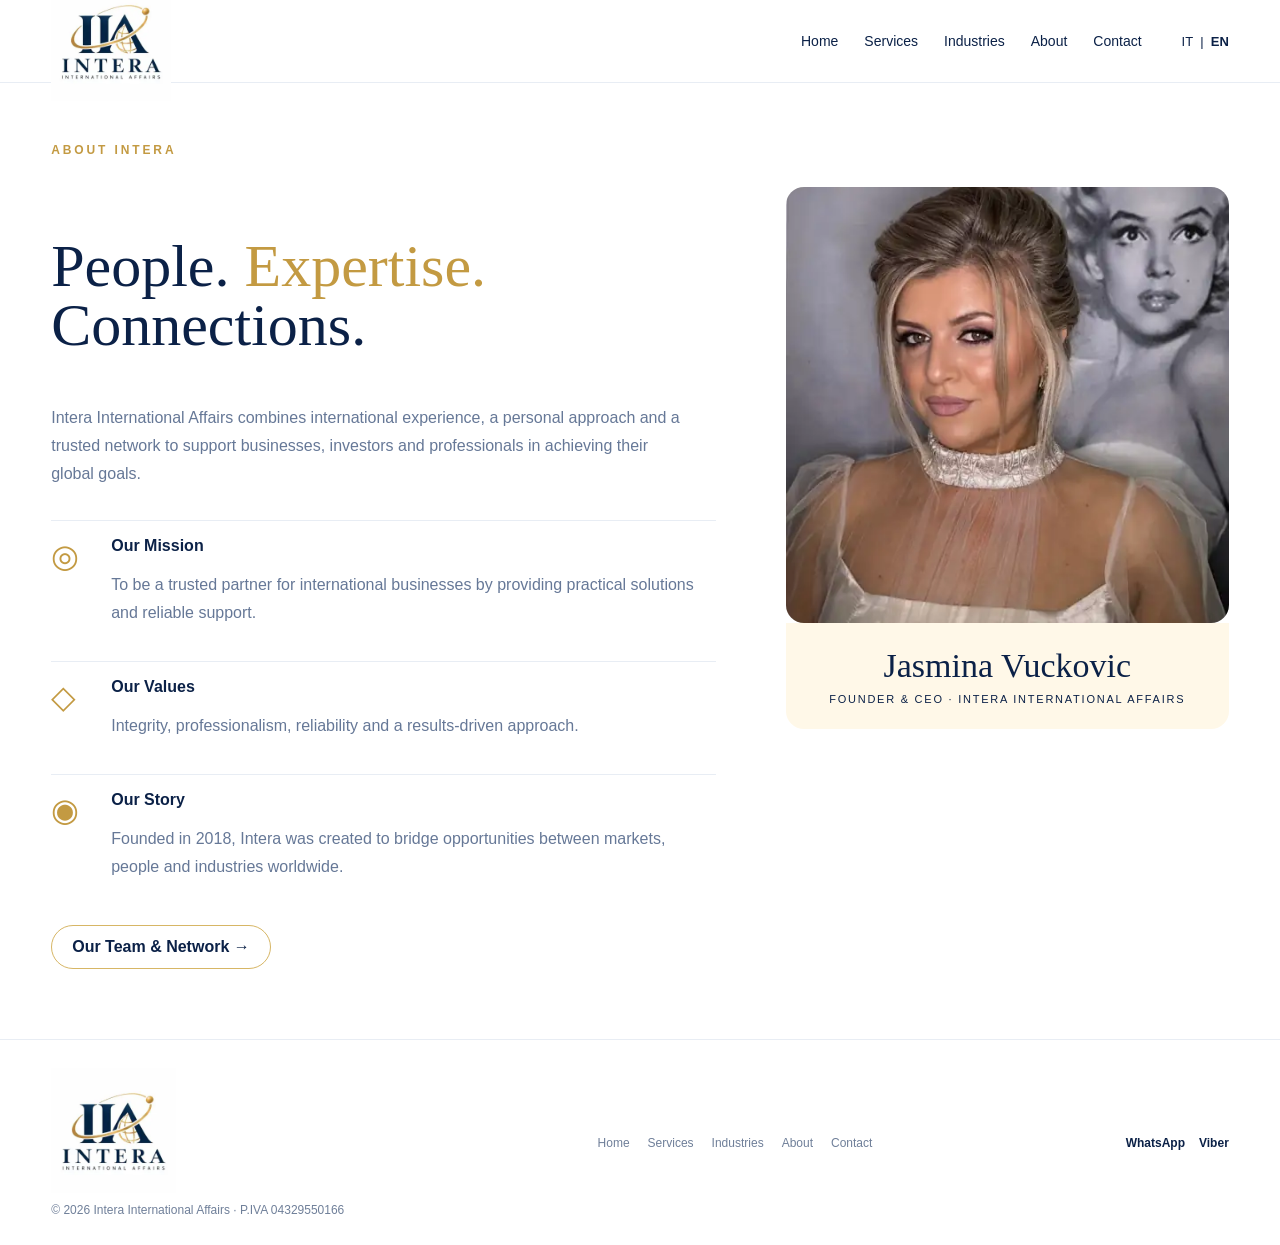
==== about.html @ 50c01fb4 "Publish complete Intera website with approved visuals" ====
<!doctype html><html lang="en"><head><meta charset="utf-8"><meta name="viewport" content="width=device-width,initial-scale=1"><title>About | Intera International Affairs</title><meta name="description" content="International administrative management, documentation, work permits, logistics coordination and turnkey business support."><link rel="stylesheet" href="styles.css"></head><body><header class="topbar"><div class="container nav"><a href="index.html"><img class="logo" src="assets/logo.webp" alt="Intera International Affairs"></a><nav class="navlinks"><a data-i18n="home" href="index.html">Home</a><a data-i18n="services" href="services.html">Services</a><a data-i18n="industries" href="industries.html">Industries</a><a data-i18n="about" href="about.html">About</a><a data-i18n="contact" href="contact.html">Contact</a></nav><div class="langs"><a class="lang-it" href="#" onclick="setLang('it');return false">IT</a> &nbsp;|&nbsp; <a class="lang-en" href="#" onclick="setLang('en');return false">EN</a></div></div></header><main><section class="page-hero"><div class="container"><div class="eyebrow">About Intera</div></div></section><section><div class="container about-layout"><div class="about-copy"><h1>People. <span class="gold">Expertise.</span><br>Connections.</h1><p>Intera International Affairs combines international experience, a personal approach and a trusted network to support businesses, investors and professionals in achieving their global goals.</p><div class="values"><div class="value"><div class="icon">◎</div><div><b>Our Mission</b><p>To be a trusted partner for international businesses by providing practical solutions and reliable support.</p></div></div><div class="value"><div class="icon">◇</div><div><b>Our Values</b><p>Integrity, professionalism, reliability and a results-driven approach.</p></div></div><div class="value"><div class="icon">◉</div><div><b>Our Story</b><p>Founded in 2018, Intera was created to bridge opportunities between markets, people and industries worldwide.</p></div></div></div><div style="margin-top:28px"><a class="cta outline" href="network.html">Our Team & Network →</a></div></div><div class="about-photo"><img src="assets/jasmina-opt.webp" alt="Jasmina Vuckovic"><div class="founder"><strong>Jasmina Vuckovic</strong><div style="letter-spacing:.16em;font-size:11px;color:var(--navy);margin-top:8px">FOUNDER & CEO · INTERA INTERNATIONAL AFFAIRS</div></div></div></div></section></main><footer class="footer"><div class="container footer-grid"><div><img class="mini-logo" src="assets/logo.webp" alt="Intera"><div style="margin-top:10px">© 2026 Intera International Affairs · P.IVA 04329550166</div></div><div class="footer-links"><a href="index.html">Home</a><a href="services.html">Services</a><a href="industries.html">Industries</a><a href="about.html">About</a><a href="contact.html">Contact</a></div><div class="social"><a href="https://wa.me/393711253148">WhatsApp</a><a href="viber://chat?number=%2B393711253148">Viber</a></div></div></footer><script src="script.js"></script></body></html>
---- styles.css ----
:root{--navy:#0b2147;--navy2:#193866;--gold:#d7b665;--gold2:#f5e7bd;--ink:#25395b;--muted:#667897;--line:#e8edf4;--bg:#fffdf9}
*{box-sizing:border-box} html{scroll-behavior:smooth} body{margin:0;font-family:Arial,Helvetica,sans-serif;color:var(--ink);background:white} a{text-decoration:none;color:inherit} img{max-width:100%;display:block}.container{width:min(1180px,92%);margin:auto}.topbar{position:sticky;top:0;z-index:50;background:rgba(255,255,255,.96);backdrop-filter:blur(12px);border-bottom:1px solid var(--line)}.nav{height:82px;display:flex;align-items:center;gap:30px}.logo{width:120px}.navlinks{display:flex;gap:26px;margin-left:auto;font-size:14px;color:var(--navy)}.navlinks a:hover,.navlinks a.active{color:var(--gold)}.langs{font-size:13px;color:var(--navy);margin-left:10px}.cta{padding:12px 20px;border-radius:999px;background:linear-gradient(135deg,#f4dfaa,#d2aa55);color:#102348;font-weight:700;display:inline-flex;gap:10px;align-items:center}.cta.outline{background:white;border:1px solid var(--gold);color:var(--navy)}
.hero{min-height:560px;background:radial-gradient(circle at 65% 35%,rgba(226,190,103,.18),transparent 30%),linear-gradient(90deg,#fff 0%,#fff 48%,#f7f9fb 100%);overflow:hidden}.hero-grid{display:grid;grid-template-columns:1.05fr .95fr;align-items:center;min-height:560px}.eyebrow{letter-spacing:.24em;text-transform:uppercase;color:#c39a42;font-size:12px;font-weight:700}.hero h1,.page-hero h1,.section-title{font-family:Georgia,'Times New Roman',serif;color:var(--navy);font-weight:500;line-height:.96}.hero h1{font-size:72px;margin:14px 0 24px}.gold{color:#c39a42}.hero p{font-family:Georgia,'Times New Roman',serif;font-size:20px;line-height:1.35;max-width:610px;color:#40567a}.hero-actions{display:flex;gap:16px;margin-top:28px}.portrait-wrap{height:560px;position:relative;display:flex;align-items:flex-end;justify-content:center}.portrait-card{width:72%;max-width:430px;overflow:hidden;border-radius:220px 220px 28px 28px;box-shadow:0 26px 70px rgba(15,37,72,.14);border:1px solid #edf1f5;background:white}.portrait-card img{width:100%;height:500px;object-fit:cover;object-position:center 18%}.signature{position:absolute;right:0;bottom:56px;text-align:right;color:var(--navy)}.signature strong{font-family:'Brush Script MT',cursive;font-size:42px;font-weight:400}.signature span{display:block;letter-spacing:.16em;font-size:11px;margin-top:4px}.quote{position:absolute;right:0;top:95px;width:180px;font-family:Georgia,serif;color:var(--navy);font-size:20px;line-height:1.2}.quote:before{content:'';display:block;width:34px;height:2px;background:var(--gold);margin-bottom:14px}
.band{border-top:1px solid var(--line);border-bottom:1px solid var(--line);background:linear-gradient(90deg,#fff 0%,#fffaf0 100%)}.about-band{padding:45px 0}.about-grid{display:grid;grid-template-columns:1.2fr .8fr;gap:70px;align-items:center}.about-band h2{font-family:Georgia,serif;font-size:48px;line-height:1.02;margin:0;color:var(--navy)}.about-band p{font-size:16px;line-height:1.7;color:var(--muted)}.approach{padding:56px 0 70px}.approach-title{font-size:12px;letter-spacing:.22em;color:#c39a42;text-transform:uppercase;font-weight:700;margin-bottom:30px}.steps{display:grid;grid-template-columns:repeat(5,1fr);position:relative;gap:22px}.steps:before{content:'';position:absolute;top:18px;left:9%;right:9%;height:1px;background:#d8aa4b}.step{position:relative;text-align:center}.num{position:relative;z-index:2;width:38px;height:38px;border-radius:50%;display:grid;place-items:center;background:linear-gradient(135deg,#f4dfaa,#d2aa55);margin:0 auto 15px;color:white;font-weight:700}.step h3{font-family:Georgia,serif;color:var(--navy);margin:0 0 8px;font-size:18px}.step p{font-size:13px;line-height:1.5;color:var(--muted)}
.footer{padding:28px 0;border-top:1px solid var(--line);font-size:12px;color:#6f7f99}.footer-grid{display:flex;justify-content:space-between;gap:20px;align-items:center}.footer .mini-logo{width:125px}.footer-links{display:flex;gap:18px;flex-wrap:wrap}.social{display:flex;gap:14px;font-weight:700;color:var(--navy)}
.page-hero{padding:60px 0 30px}.page-hero h1{font-size:56px;margin:10px 0 15px}.page-hero p{max-width:720px;line-height:1.7;color:var(--muted)}.services-grid{display:grid;grid-template-columns:repeat(3,1fr);gap:0;border-top:1px solid var(--line);border-left:1px solid var(--line);margin-bottom:70px}.service{padding:34px;border-right:1px solid var(--line);border-bottom:1px solid var(--line);min-height:220px}.icon{font-size:32px;color:#c39a42}.service h3{font-family:Georgia,serif;color:var(--navy);font-size:25px;font-weight:500;margin:14px 0 10px}.service p{color:var(--muted);line-height:1.6;font-size:14px}.industry-grid{display:grid;grid-template-columns:repeat(3,1fr);gap:18px;margin-bottom:70px}.industry-card{border:1px solid var(--line);background:white}.industry-card img{width:100%;aspect-ratio:1.65/1;object-fit:cover}.industry-card h3{font-family:Georgia,serif;color:var(--navy);font-size:20px;font-weight:500;padding:14px;margin:0}.about-layout{display:grid;grid-template-columns:1.2fr .8fr;gap:70px;padding-bottom:70px}.about-copy h1{font-family:Georgia,serif;color:var(--navy);font-size:60px;line-height:.98;font-weight:500}.about-copy p{line-height:1.75;color:var(--muted);max-width:640px}.values{display:grid;gap:18px;margin-top:32px}.value{display:grid;grid-template-columns:44px 1fr;gap:16px;padding-top:16px;border-top:1px solid var(--line)}.value b{color:var(--navy)}.about-photo img{width:100%;border-radius:18px;object-fit:cover;max-height:600px}.founder{padding:24px;background:#fff8e8;border-radius:0 0 18px 18px;text-align:center}.founder strong{font-family:'Brush Script MT',cursive;font-size:34px;color:var(--navy);font-weight:400}.network{padding:40px 0 80px;text-align:center}.network h1{font-family:Georgia,serif;color:var(--navy);font-size:56px;font-weight:500}.network p{color:var(--muted);max-width:720px;margin:0 auto 42px;line-height:1.7}.network-ring{width:560px;height:560px;border:1px solid var(--gold);border-radius:50%;margin:auto;position:relative}.network-center{position:absolute;inset:0;margin:auto;width:170px;height:170px;border-radius:50%;display:grid;place-items:center;background:white;box-shadow:0 8px 30px rgba(0,0,0,.08)}.network-center img{width:130px}.node{position:absolute;width:140px;text-align:center;color:var(--navy);font-family:Georgia,serif;font-size:15px}.node .bubble{margin:auto auto 8px;width:54px;height:54px;border:1px solid var(--gold);border-radius:50%;display:grid;place-items:center;background:white;font-family:Arial;font-size:22px}.n1{top:-28px;left:210px}.n2{top:85px;right:-60px}.n3{bottom:85px;right:-60px}.n4{bottom:-38px;left:210px}.n5{bottom:85px;left:-60px}.n6{top:85px;left:-60px}.contact-layout{display:grid;grid-template-columns:.9fr 1.1fr;gap:70px;align-items:center;min-height:620px}.contact-copy h1{font-family:Georgia,serif;color:#c39a42;font-size:68px;font-weight:500;margin:0 0 10px}.contact-copy h2{font-family:Georgia,serif;color:var(--navy);font-size:46px;font-weight:500;line-height:1.05;margin:0 0 20px}.contact-copy p{color:var(--muted);line-height:1.7}.contact-list{display:grid;gap:18px;margin-top:34px}.contact-item{display:flex;gap:16px;align-items:center}.contact-item .bubble{width:52px;height:52px;border:1px solid var(--gold);border-radius:50%;display:grid;place-items:center;font-size:24px}.contact-item strong{display:block;color:var(--navy);font-family:Georgia,serif;font-size:18px}.contact-visual{height:520px;border-radius:24px;background:radial-gradient(circle at 40% 40%,rgba(216,170,75,.2),transparent 30%),linear-gradient(135deg,#f6fbff,#fffaf0);position:relative;overflow:hidden}.contact-visual:before,.contact-visual:after{content:'';position:absolute;border:1px solid rgba(216,170,75,.55);border-radius:50%}.contact-visual:before{width:450px;height:450px;right:-110px;top:30px}.contact-visual:after{width:320px;height:320px;right:-45px;top:95px}.globe-lines{position:absolute;right:70px;top:115px;font-size:110px;color:rgba(216,170,75,.35)}
@media(max-width:900px){.navlinks{display:none}.hero-grid,.about-grid,.about-layout,.contact-layout{grid-template-columns:1fr}.hero h1{font-size:52px}.portrait-wrap{height:auto;padding-top:10px}.signature,.quote{display:none}.steps{grid-template-columns:1fr}.steps:before{display:none}.services-grid,.industry-grid{grid-template-columns:1fr}.network-ring{transform:scale(.7);margin:-60px auto}.footer-grid{flex-direction:column;align-items:flex-start}.hero{min-height:auto}.hero-grid{padding-top:40px}.portrait-card{width:85%}}

/* Approved homepage visual */
.approved-hero{height:460px;align-self:end;display:flex;align-items:flex-end;justify-content:flex-end;overflow:visible}.approved-hero img{width:100%;height:100%;object-fit:cover;object-position:center;border:0;box-shadow:none}.hero-grid{min-height:460px}.hero{min-height:460px;background:linear-gradient(90deg,#fff 0%,#fff 49%,#fbfcfd 100%)}
@media(max-width:900px){.approved-hero{height:auto;padding-top:0}.approved-hero img{height:auto;object-fit:contain}.hero-grid{min-height:auto}}
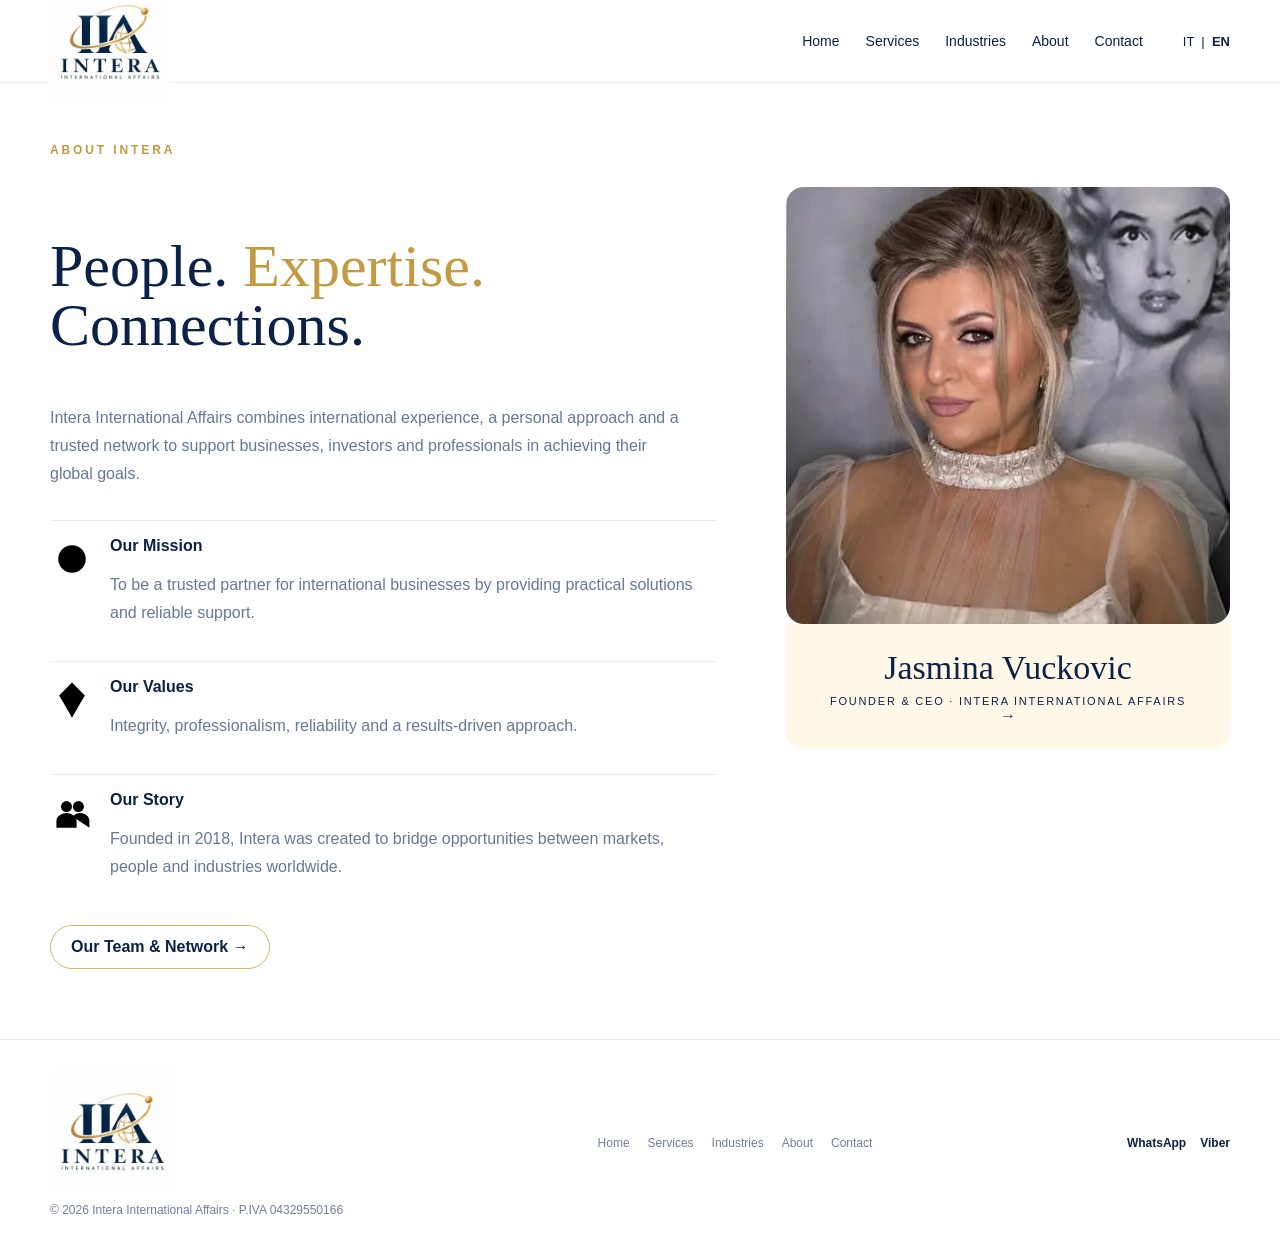
==== commit 8b6f08f8: "Restore approved About icons" ====
--- a/about.html
+++ b/about.html
@@ -1 +1 @@
-<!doctype html><html lang="en"><head><meta charset="utf-8"><meta name="viewport" content="width=device-width,initial-scale=1"><title>About | Intera International Affairs</title><meta name="description" content="International administrative management, documentation, work permits, logistics coordination and turnkey business support."><link rel="stylesheet" href="styles.css"></head><body><header class="topbar"><div class="container nav"><a href="index.html"><img class="logo" src="assets/logo.webp" alt="Intera International Affairs"></a><nav class="navlinks"><a data-i18n="home" href="index.html">Home</a><a data-i18n="services" href="services.html">Services</a><a data-i18n="industries" href="industries.html">Industries</a><a data-i18n="about" href="about.html">About</a><a data-i18n="contact" href="contact.html">Contact</a></nav><div class="langs"><a class="lang-it" href="#" onclick="setLang('it');return false">IT</a> &nbsp;|&nbsp; <a class="lang-en" href="#" onclick="setLang('en');return false">EN</a></div></div></header><main><section class="page-hero"><div class="container"><div class="eyebrow">About Intera</div></div></section><section><div class="container about-layout"><div class="about-copy"><h1>People. <span class="gold">Expertise.</span><br>Connections.</h1><p>Intera International Affairs combines international experience, a personal approach and a trusted network to support businesses, investors and professionals in achieving their global goals.</p><div class="values"><div class="value"><div class="icon">◎</div><div><b>Our Mission</b><p>To be a trusted partner for international businesses by providing practical solutions and reliable support.</p></div></div><div class="value"><div class="icon">◇</div><div><b>Our Values</b><p>Integrity, professionalism, reliability and a results-driven approach.</p></div></div><div class="value"><div class="icon">◉</div><div><b>Our Story</b><p>Founded in 2018, Intera was created to bridge opportunities between markets, people and industries worldwide.</p></div></div></div><div style="margin-top:28px"><a class="cta outline" href="network.html">Our Team & Network →</a></div></div><div class="about-photo"><img src="assets/jasmina-opt.webp" alt="Jasmina Vuckovic"><div class="founder"><strong>Jasmina Vuckovic</strong><div style="letter-spacing:.16em;font-size:11px;color:var(--navy);margin-top:8px">FOUNDER & CEO · INTERA INTERNATIONAL AFFAIRS</div></div></div></div></section></main><footer class="footer"><div class="container footer-grid"><div><img class="mini-logo" src="assets/logo.webp" alt="Intera"><div style="margin-top:10px">© 2026 Intera International Affairs · P.IVA 04329550166</div></div><div class="footer-links"><a href="index.html">Home</a><a href="services.html">Services</a><a href="industries.html">Industries</a><a href="about.html">About</a><a href="contact.html">Contact</a></div><div class="social"><a href="https://wa.me/393711253148">WhatsApp</a><a href="viber://chat?number=%2B393711253148">Viber</a></div></div></footer><script src="script.js"></script></body></html>+<!doctype html><html lang="en"><head><meta charset="utf-8"><meta name="viewport" content="width=device-width,initial-scale=1"><title>About | Intera International Affairs</title><meta name="description" content="International administrative management, documentation, work permits, logistics coordination and turnkey business support."><link rel="stylesheet" href="styles.css"></head><body><header class="topbar"><div class="container nav"><a href="index.html"><img class="logo" src="assets/logo.webp" alt="Intera International Affairs"></a><nav class="navlinks"><a data-i18n="home" href="index.html">Home</a><a data-i18n="services" href="services.html">Services</a><a data-i18n="industries" href="industries.html">Industries</a><a data-i18n="about" href="about.html">About</a><a data-i18n="contact" href="contact.html">Contact</a></nav><div class="langs"><a class="lang-it" href="#" onclick="setLang('it');return false">IT</a> &nbsp;|&nbsp; <a class="lang-en" href="#" onclick="setLang('en');return false">EN</a></div></div></header><main><section class="page-hero"><div class="container"><div class="eyebrow">About Intera</div></div></section><section><div class="container about-layout"><div class="about-copy"><h1>People. <span class="gold">Expertise.</span><br>Connections.</h1><p>Intera International Affairs combines international experience, a personal approach and a trusted network to support businesses, investors and professionals in achieving their global goals.</p><div class="values"><div class="value"><div class="icon"><svg class="line-icon" viewBox="0 0 48 48" aria-hidden="true"><circle cx="24" cy="24" r="15"/><circle cx="24" cy="24" r="8"/><path d="M24 9v6M24 33v6M9 24h6M33 24h6"/></svg></div><div><b>Our Mission</b><p>To be a trusted partner for international businesses by providing practical solutions and reliable support.</p></div></div><div class="value"><div class="icon"><svg class="line-icon" viewBox="0 0 48 48" aria-hidden="true"><path d="M24 5l14 14-14 24L10 19z"/><path d="M10 19h28M17 19l7-14 7 14M17 19l7 24 7-24"/></svg></div><div><b>Our Values</b><p>Integrity, professionalism, reliability and a results-driven approach.</p></div></div><div class="value"><div class="icon"><svg class="line-icon" viewBox="0 0 48 48" aria-hidden="true"><circle cx="18" cy="17" r="6"/><circle cx="31" cy="17" r="6"/><path d="M7 40v-7c0-5 5-9 11-9s11 4 11 9v7M25 28c2-3 5-4 8-4 6 0 10 4 10 9v7"/></svg></div><div><b>Our Story</b><p>Founded in 2018, Intera was created to bridge opportunities between markets, people and industries worldwide.</p></div></div></div><div style="margin-top:28px"><a class="cta outline" href="network.html">Our Team & Network →</a></div></div><div class="about-photo"><img src="assets/jasmina-opt.webp" alt="Jasmina Vuckovic"><div class="founder"><strong>Jasmina Vuckovic</strong><div style="letter-spacing:.16em;font-size:11px;color:var(--navy);margin-top:8px">FOUNDER & CEO · INTERA INTERNATIONAL AFFAIRS</div><span class="card-arrow founder-arrow">→</span></div></div></div></section></main><footer class="footer"><div class="container footer-grid"><div><img class="mini-logo" src="assets/logo.webp" alt="Intera"><div style="margin-top:10px">© 2026 Intera International Affairs · P.IVA 04329550166</div></div><div class="footer-links"><a href="index.html">Home</a><a href="services.html">Services</a><a href="industries.html">Industries</a><a href="about.html">About</a><a href="contact.html">Contact</a></div><div class="social"><a href="https://wa.me/393711253148">WhatsApp</a><a href="viber://chat?number=%2B393711253148">Viber</a></div></div></footer><script src="script.js"></script></body></html>
--- a/styles.css
+++ b/styles.css
@@ -7,5 +7,12 @@
 @media(max-width:900px){.navlinks{display:none}.hero-grid,.about-grid,.about-layout,.contact-layout{grid-template-columns:1fr}.hero h1{font-size:52px}.portrait-wrap{height:auto;padding-top:10px}.signature,.quote{display:none}.steps{grid-template-columns:1fr}.steps:before{display:none}.services-grid,.industry-grid{grid-template-columns:1fr}.network-ring{transform:scale(.7);margin:-60px auto}.footer-grid{flex-direction:column;align-items:flex-start}.hero{min-height:auto}.hero-grid{padding-top:40px}.portrait-card{width:85%}}
 
 /* Approved homepage visual */
-.approved-hero{height:460px;align-self:end;display:flex;align-items:flex-end;justify-content:flex-end;overflow:visible}.approved-hero img{width:100%;height:100%;object-fit:cover;object-position:center;border:0;box-shadow:none}.hero-grid{min-height:460px}.hero{min-height:460px;background:linear-gradient(90deg,#fff 0%,#fff 49%,#fbfcfd 100%)}
+.approved-hero{height:460px;align-self:end;display:flex;align-items:flex-end;justify-content:center;overflow:visible}.approved-hero img{width:100%;height:auto;max-height:460px;object-fit:contain;object-position:center bottom;border:0;box-shadow:none}.hero-grid{min-height:460px}.hero{min-height:460px;background:linear-gradient(90deg,#fff 0%,#fff 49%,#fbfcfd 100%)}
 @media(max-width:900px){.approved-hero{height:auto;padding-top:0}.approved-hero img{height:auto;object-fit:contain}.hero-grid{min-height:auto}}
+
+/* Layout correction 2026-10-02: keep approved graphics fully visible */
+@media(min-width:901px){.hero-grid{grid-template-columns:1.08fr .92fr;gap:28px}.hero h1{font-size:clamp(54px,5vw,68px);line-height:.96}.hero p{font-size:18px}.approved-hero{min-width:0}.about-photo img{height:auto;max-height:none;object-fit:contain}.founder{overflow:visible}.founder strong{display:block;line-height:1.15;white-space:normal;overflow:visible}.container{width:min(1180px,94%)}}
+@media(max-height:800px) and (min-width:901px){.nav{height:72px}.hero,.hero-grid{min-height:430px}.approved-hero{height:430px}.approved-hero img{max-height:430px}.hero h1{font-size:58px;margin:10px 0 18px}.hero-actions{margin-top:20px}.about-band{padding:34px 0}}
+
+/* Contact phone icons */
+.contact-phone-row{display:flex;align-items:center;gap:8px;flex-wrap:wrap}.compact-phone{padding-left:0}.contact-icon{width:22px;height:22px;border-radius:50%;display:inline-flex;align-items:center;justify-content:center;background:#fff;border:1px solid rgba(11,33,71,.12)}.contact-icon svg{width:13px;height:13px;fill:currentColor}.phone-icon{color:var(--navy)}.whatsapp-icon{color:#25D366}.viber-icon{color:#7360F2}.contact-number{font-family:Georgia,serif;font-size:17px;color:var(--navy);font-weight:600;margin-left:2px}
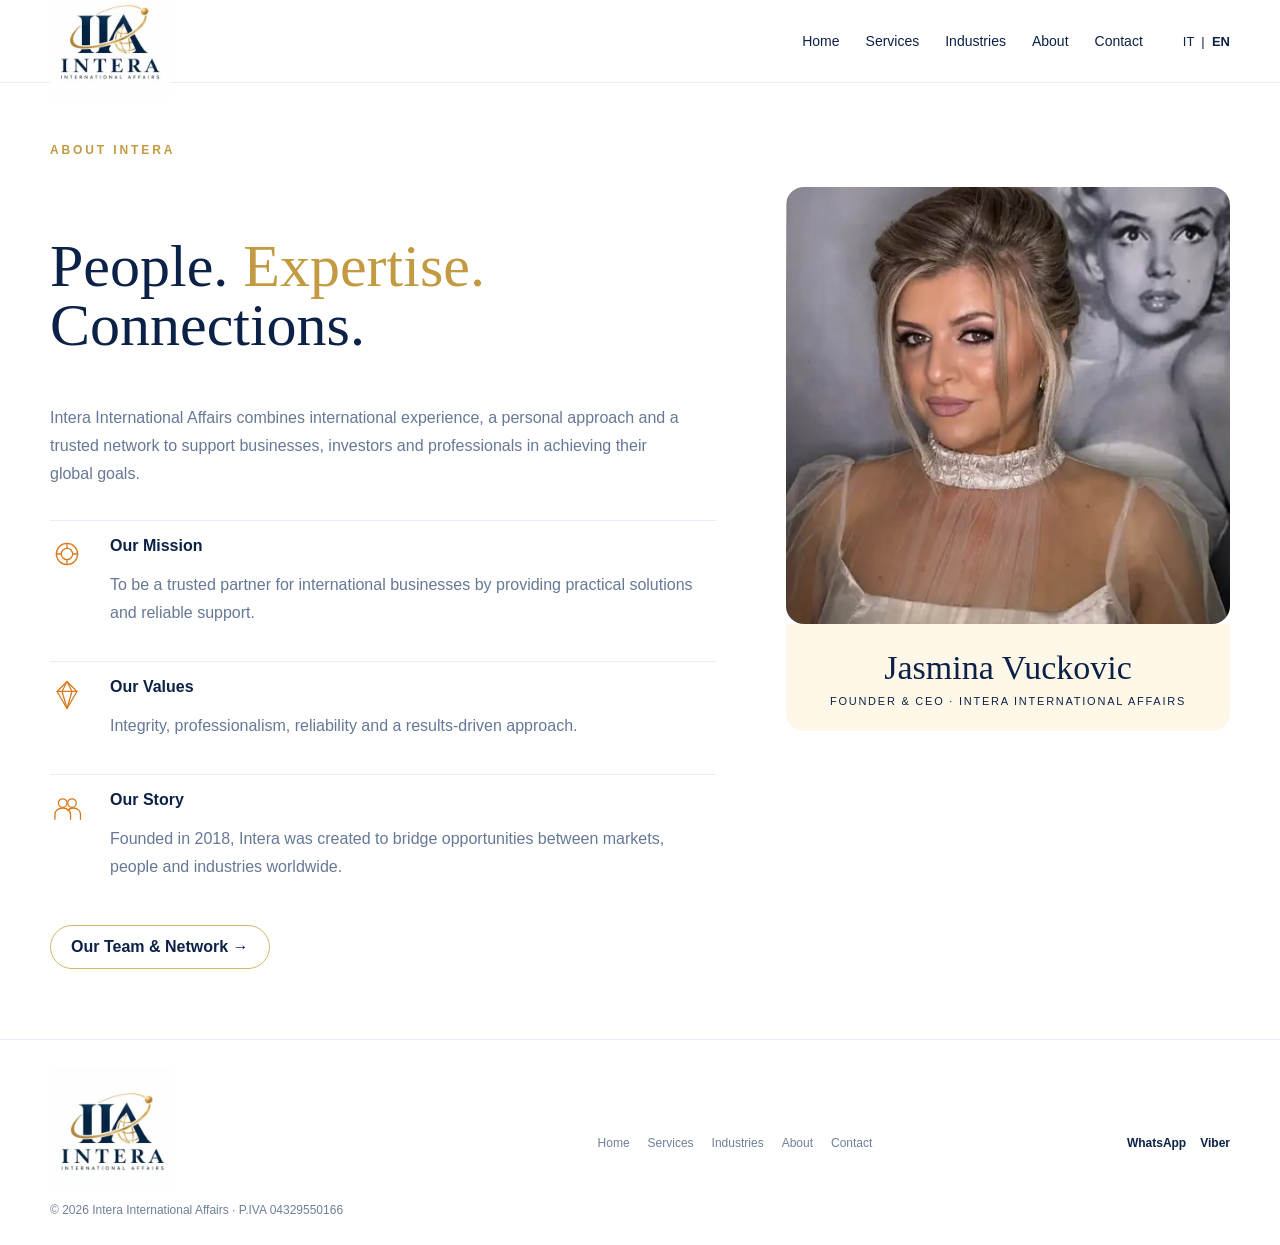
==== commit 4dd733c6: "Remove nonfunctional About arrow" ====
--- a/about.html
+++ b/about.html
@@ -1 +1 @@
-<!doctype html><html lang="en"><head><meta charset="utf-8"><meta name="viewport" content="width=device-width,initial-scale=1"><title>About | Intera International Affairs</title><meta name="description" content="International administrative management, documentation, work permits, logistics coordination and turnkey business support."><link rel="stylesheet" href="styles.css"></head><body><header class="topbar"><div class="container nav"><a href="index.html"><img class="logo" src="assets/logo.webp" alt="Intera International Affairs"></a><nav class="navlinks"><a data-i18n="home" href="index.html">Home</a><a data-i18n="services" href="services.html">Services</a><a data-i18n="industries" href="industries.html">Industries</a><a data-i18n="about" href="about.html">About</a><a data-i18n="contact" href="contact.html">Contact</a></nav><div class="langs"><a class="lang-it" href="#" onclick="setLang('it');return false">IT</a> &nbsp;|&nbsp; <a class="lang-en" href="#" onclick="setLang('en');return false">EN</a></div></div></header><main><section class="page-hero"><div class="container"><div class="eyebrow">About Intera</div></div></section><section><div class="container about-layout"><div class="about-copy"><h1>People. <span class="gold">Expertise.</span><br>Connections.</h1><p>Intera International Affairs combines international experience, a personal approach and a trusted network to support businesses, investors and professionals in achieving their global goals.</p><div class="values"><div class="value"><div class="icon"><svg class="line-icon" viewBox="0 0 48 48" aria-hidden="true"><circle cx="24" cy="24" r="15"/><circle cx="24" cy="24" r="8"/><path d="M24 9v6M24 33v6M9 24h6M33 24h6"/></svg></div><div><b>Our Mission</b><p>To be a trusted partner for international businesses by providing practical solutions and reliable support.</p></div></div><div class="value"><div class="icon"><svg class="line-icon" viewBox="0 0 48 48" aria-hidden="true"><path d="M24 5l14 14-14 24L10 19z"/><path d="M10 19h28M17 19l7-14 7 14M17 19l7 24 7-24"/></svg></div><div><b>Our Values</b><p>Integrity, professionalism, reliability and a results-driven approach.</p></div></div><div class="value"><div class="icon"><svg class="line-icon" viewBox="0 0 48 48" aria-hidden="true"><circle cx="18" cy="17" r="6"/><circle cx="31" cy="17" r="6"/><path d="M7 40v-7c0-5 5-9 11-9s11 4 11 9v7M25 28c2-3 5-4 8-4 6 0 10 4 10 9v7"/></svg></div><div><b>Our Story</b><p>Founded in 2018, Intera was created to bridge opportunities between markets, people and industries worldwide.</p></div></div></div><div style="margin-top:28px"><a class="cta outline" href="network.html">Our Team & Network →</a></div></div><div class="about-photo"><img src="assets/jasmina-opt.webp" alt="Jasmina Vuckovic"><div class="founder"><strong>Jasmina Vuckovic</strong><div style="letter-spacing:.16em;font-size:11px;color:var(--navy);margin-top:8px">FOUNDER & CEO · INTERA INTERNATIONAL AFFAIRS</div><span class="card-arrow founder-arrow">→</span></div></div></div></section></main><footer class="footer"><div class="container footer-grid"><div><img class="mini-logo" src="assets/logo.webp" alt="Intera"><div style="margin-top:10px">© 2026 Intera International Affairs · P.IVA 04329550166</div></div><div class="footer-links"><a href="index.html">Home</a><a href="services.html">Services</a><a href="industries.html">Industries</a><a href="about.html">About</a><a href="contact.html">Contact</a></div><div class="social"><a href="https://wa.me/393711253148">WhatsApp</a><a href="viber://chat?number=%2B393711253148">Viber</a></div></div></footer><script src="script.js"></script></body></html>+<!doctype html><html lang="en"><head><meta charset="utf-8"><meta name="viewport" content="width=device-width,initial-scale=1"><title>About | Intera International Affairs</title><meta name="description" content="International administrative management, documentation, work permits, logistics coordination and turnkey business support."><link rel="stylesheet" href="styles.css"></head><body><header class="topbar"><div class="container nav"><a href="index.html"><img class="logo" src="assets/logo.webp" alt="Intera International Affairs"></a><nav class="navlinks"><a data-i18n="home" href="index.html">Home</a><a data-i18n="services" href="services.html">Services</a><a data-i18n="industries" href="industries.html">Industries</a><a data-i18n="about" href="about.html">About</a><a data-i18n="contact" href="contact.html">Contact</a></nav><div class="langs"><a class="lang-it" href="#" onclick="setLang('it');return false">IT</a> &nbsp;|&nbsp; <a class="lang-en" href="#" onclick="setLang('en');return false">EN</a></div></div></header><main><section class="page-hero"><div class="container"><div class="eyebrow">About Intera</div></div></section><section><div class="container about-layout"><div class="about-copy"><h1>People. <span class="gold">Expertise.</span><br>Connections.</h1><p>Intera International Affairs combines international experience, a personal approach and a trusted network to support businesses, investors and professionals in achieving their global goals.</p><div class="values"><div class="value"><div class="icon"><svg class="line-icon" viewBox="0 0 48 48" aria-hidden="true"><circle cx="24" cy="24" r="15"/><circle cx="24" cy="24" r="8"/><path d="M24 9v6M24 33v6M9 24h6M33 24h6"/></svg></div><div><b>Our Mission</b><p>To be a trusted partner for international businesses by providing practical solutions and reliable support.</p></div></div><div class="value"><div class="icon"><svg class="line-icon" viewBox="0 0 48 48" aria-hidden="true"><path d="M24 5l14 14-14 24L10 19z"/><path d="M10 19h28M17 19l7-14 7 14M17 19l7 24 7-24"/></svg></div><div><b>Our Values</b><p>Integrity, professionalism, reliability and a results-driven approach.</p></div></div><div class="value"><div class="icon"><svg class="line-icon" viewBox="0 0 48 48" aria-hidden="true"><circle cx="18" cy="17" r="6"/><circle cx="31" cy="17" r="6"/><path d="M7 40v-7c0-5 5-9 11-9s11 4 11 9v7M25 28c2-3 5-4 8-4 6 0 10 4 10 9v7"/></svg></div><div><b>Our Story</b><p>Founded in 2018, Intera was created to bridge opportunities between markets, people and industries worldwide.</p></div></div></div><div style="margin-top:28px"><a class="cta outline" href="network.html">Our Team & Network →</a></div></div><div class="about-photo"><img src="assets/jasmina-opt.webp" alt="Jasmina Vuckovic"><div class="founder"><strong>Jasmina Vuckovic</strong><div style="letter-spacing:.16em;font-size:11px;color:var(--navy);margin-top:8px">FOUNDER & CEO · INTERA INTERNATIONAL AFFAIRS</div></div></div></div></section></main><footer class="footer"><div class="container footer-grid"><div><img class="mini-logo" src="assets/logo.webp" alt="Intera"><div style="margin-top:10px">© 2026 Intera International Affairs · P.IVA 04329550166</div></div><div class="footer-links"><a href="index.html">Home</a><a href="services.html">Services</a><a href="industries.html">Industries</a><a href="about.html">About</a><a href="contact.html">Contact</a></div><div class="social"><a href="https://wa.me/393711253148">WhatsApp</a><a href="viber://chat?number=%2B393711253148">Viber</a></div></div></footer><script src="script.js"></script></body></html>
--- a/styles.css
+++ b/styles.css
@@ -16,3 +16,11 @@
 
 /* Contact phone icons */
 .contact-phone-row{display:flex;align-items:center;gap:8px;flex-wrap:wrap}.compact-phone{padding-left:0}.contact-icon{width:22px;height:22px;border-radius:50%;display:inline-flex;align-items:center;justify-content:center;background:#fff;border:1px solid rgba(11,33,71,.12)}.contact-icon svg{width:13px;height:13px;fill:currentColor}.phone-icon{color:var(--navy)}.whatsapp-icon{color:#25D366}.viber-icon{color:#7360F2}.contact-number{font-family:Georgia,serif;font-size:17px;color:var(--navy);font-weight:600;margin-left:2px}
+
+/* Approved icon system */
+.line-icon,.network-icon{width:34px;height:34px;fill:none;stroke:currentColor;stroke-width:1.8;stroke-linecap:round;stroke-linejoin:round}
+.service .icon,.value .icon{color:#d87919;font-size:0}
+.service .card-arrow,.industry-card .card-arrow,.founder-arrow{color:#d87919;font-size:20px;line-height:1}
+.service{position:relative}.service .card-arrow{position:absolute;left:34px;bottom:16px}
+.industry-card h3{display:flex;align-items:center;justify-content:space-between;gap:10px}
+.node .bubble .line-icon,.node .bubble .network-icon{width:25px;height:25px;color:#0b2147}
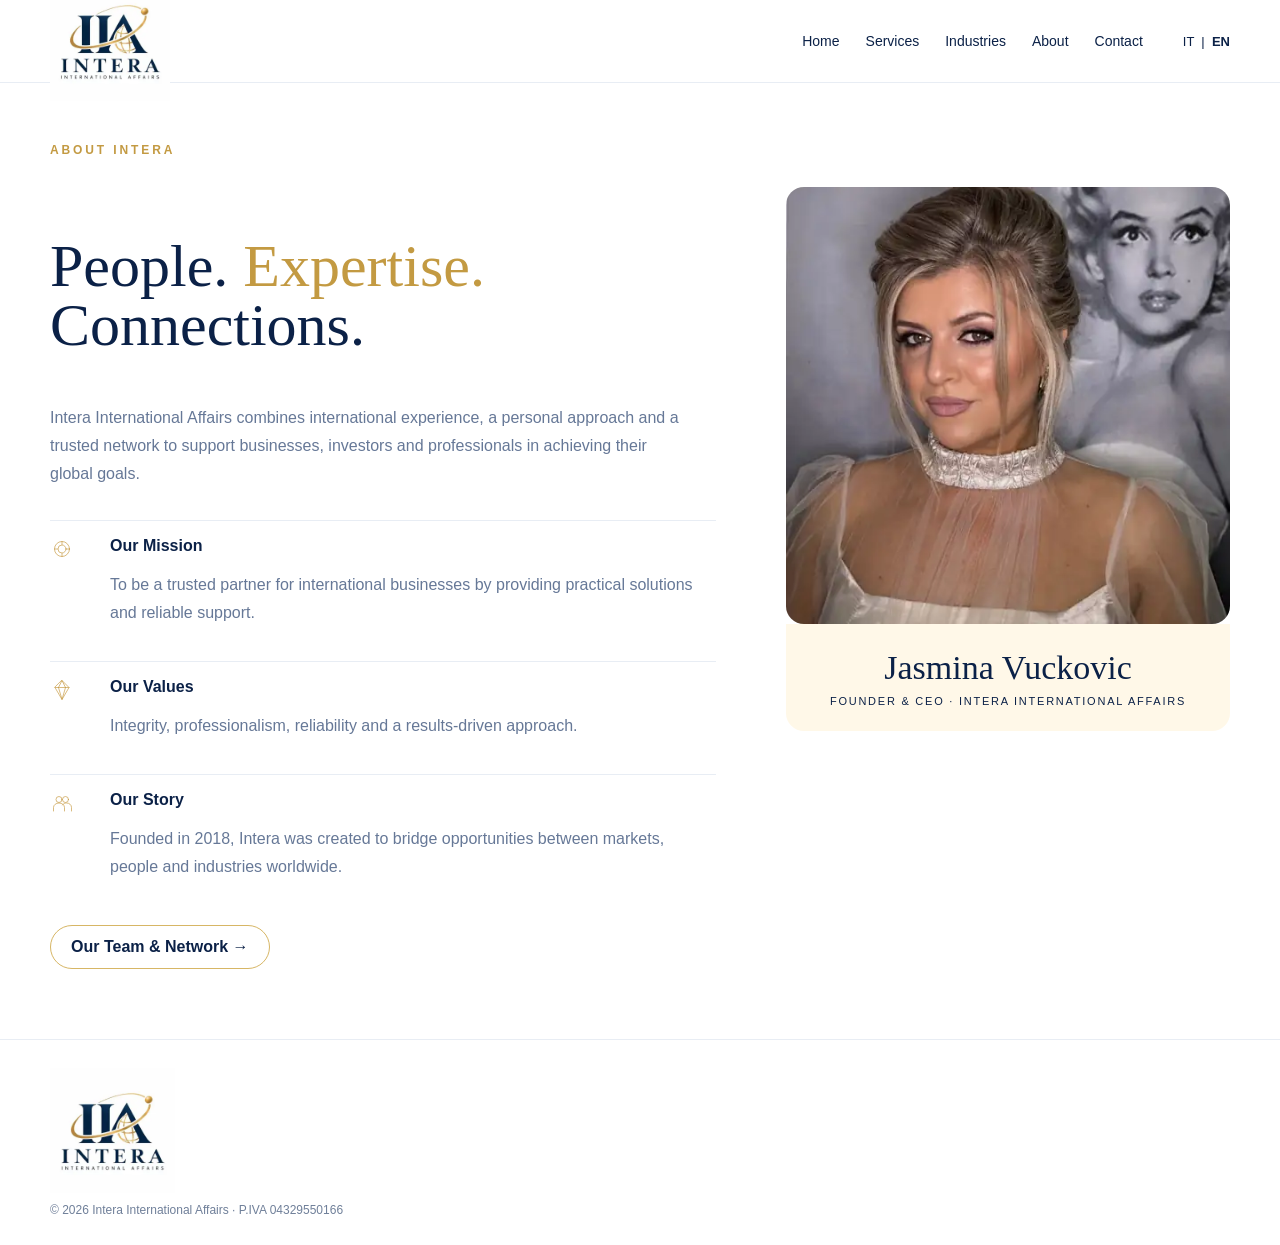
==== commit 0587ba5c: "Clean duplicated footer navigation and social links" ====
--- a/about.html
+++ b/about.html
@@ -1 +1 @@
-<!doctype html><html lang="en"><head><meta charset="utf-8"><meta name="viewport" content="width=device-width,initial-scale=1"><title>About | Intera International Affairs</title><meta name="description" content="International administrative management, documentation, work permits, logistics coordination and turnkey business support."><link rel="stylesheet" href="styles.css"></head><body><header class="topbar"><div class="container nav"><a href="index.html"><img class="logo" src="assets/logo.webp" alt="Intera International Affairs"></a><nav class="navlinks"><a data-i18n="home" href="index.html">Home</a><a data-i18n="services" href="services.html">Services</a><a data-i18n="industries" href="industries.html">Industries</a><a data-i18n="about" href="about.html">About</a><a data-i18n="contact" href="contact.html">Contact</a></nav><div class="langs"><a class="lang-it" href="#" onclick="setLang('it');return false">IT</a> &nbsp;|&nbsp; <a class="lang-en" href="#" onclick="setLang('en');return false">EN</a></div></div></header><main><section class="page-hero"><div class="container"><div class="eyebrow">About Intera</div></div></section><section><div class="container about-layout"><div class="about-copy"><h1>People. <span class="gold">Expertise.</span><br>Connections.</h1><p>Intera International Affairs combines international experience, a personal approach and a trusted network to support businesses, investors and professionals in achieving their global goals.</p><div class="values"><div class="value"><div class="icon"><svg class="line-icon" viewBox="0 0 48 48" aria-hidden="true"><circle cx="24" cy="24" r="15"/><circle cx="24" cy="24" r="8"/><path d="M24 9v6M24 33v6M9 24h6M33 24h6"/></svg></div><div><b>Our Mission</b><p>To be a trusted partner for international businesses by providing practical solutions and reliable support.</p></div></div><div class="value"><div class="icon"><svg class="line-icon" viewBox="0 0 48 48" aria-hidden="true"><path d="M24 5l14 14-14 24L10 19z"/><path d="M10 19h28M17 19l7-14 7 14M17 19l7 24 7-24"/></svg></div><div><b>Our Values</b><p>Integrity, professionalism, reliability and a results-driven approach.</p></div></div><div class="value"><div class="icon"><svg class="line-icon" viewBox="0 0 48 48" aria-hidden="true"><circle cx="18" cy="17" r="6"/><circle cx="31" cy="17" r="6"/><path d="M7 40v-7c0-5 5-9 11-9s11 4 11 9v7M25 28c2-3 5-4 8-4 6 0 10 4 10 9v7"/></svg></div><div><b>Our Story</b><p>Founded in 2018, Intera was created to bridge opportunities between markets, people and industries worldwide.</p></div></div></div><div style="margin-top:28px"><a class="cta outline" href="network.html">Our Team & Network →</a></div></div><div class="about-photo"><img src="assets/jasmina-opt.webp" alt="Jasmina Vuckovic"><div class="founder"><strong>Jasmina Vuckovic</strong><div style="letter-spacing:.16em;font-size:11px;color:var(--navy);margin-top:8px">FOUNDER & CEO · INTERA INTERNATIONAL AFFAIRS</div></div></div></div></section></main><footer class="footer"><div class="container footer-grid"><div><img class="mini-logo" src="assets/logo.webp" alt="Intera"><div style="margin-top:10px">© 2026 Intera International Affairs · P.IVA 04329550166</div></div><div class="footer-links"><a href="index.html">Home</a><a href="services.html">Services</a><a href="industries.html">Industries</a><a href="about.html">About</a><a href="contact.html">Contact</a></div><div class="social"><a href="https://wa.me/393711253148">WhatsApp</a><a href="viber://chat?number=%2B393711253148">Viber</a></div></div></footer><script src="script.js"></script></body></html>+<!doctype html><html lang="en"><head><meta charset="utf-8"><meta name="viewport" content="width=device-width,initial-scale=1"><title>About | Intera International Affairs</title><meta name="description" content="International administrative management, documentation, work permits, logistics coordination and turnkey business support."><link rel="stylesheet" href="styles.css"></head><body><header class="topbar"><div class="container nav"><a href="index.html"><img class="logo" src="assets/logo.webp" alt="Intera International Affairs"></a><nav class="navlinks"><a data-i18n="home" href="index.html">Home</a><a data-i18n="services" href="services.html">Services</a><a data-i18n="industries" href="industries.html">Industries</a><a data-i18n="about" href="about.html">About</a><a data-i18n="contact" href="contact.html">Contact</a></nav><div class="langs"><a class="lang-it" href="#" onclick="setLang('it');return false">IT</a> &nbsp;|&nbsp; <a class="lang-en" href="#" onclick="setLang('en');return false">EN</a></div></div></header><main><section class="page-hero"><div class="container"><div class="eyebrow">About Intera</div></div></section><section><div class="container about-layout"><div class="about-copy"><h1>People. <span class="gold">Expertise.</span><br>Connections.</h1><p>Intera International Affairs combines international experience, a personal approach and a trusted network to support businesses, investors and professionals in achieving their global goals.</p><div class="values"><div class="value"><div class="icon"><svg class="line-icon" viewBox="0 0 48 48" aria-hidden="true"><circle cx="24" cy="24" r="15"/><circle cx="24" cy="24" r="8"/><path d="M24 9v6M24 33v6M9 24h6M33 24h6"/></svg></div><div><b>Our Mission</b><p>To be a trusted partner for international businesses by providing practical solutions and reliable support.</p></div></div><div class="value"><div class="icon"><svg class="line-icon" viewBox="0 0 48 48" aria-hidden="true"><path d="M24 5l14 14-14 24L10 19z"/><path d="M10 19h28M17 19l7-14 7 14M17 19l7 24 7-24"/></svg></div><div><b>Our Values</b><p>Integrity, professionalism, reliability and a results-driven approach.</p></div></div><div class="value"><div class="icon"><svg class="line-icon" viewBox="0 0 48 48" aria-hidden="true"><circle cx="18" cy="17" r="6"/><circle cx="31" cy="17" r="6"/><path d="M7 40v-7c0-5 5-9 11-9s11 4 11 9v7M25 28c2-3 5-4 8-4 6 0 10 4 10 9v7"/></svg></div><div><b>Our Story</b><p>Founded in 2018, Intera was created to bridge opportunities between markets, people and industries worldwide.</p></div></div></div><div style="margin-top:28px"><a class="cta outline" href="network.html">Our Team & Network →</a></div></div><div class="about-photo"><img src="assets/jasmina-opt.webp" alt="Jasmina Vuckovic"><div class="founder"><strong>Jasmina Vuckovic</strong><div style="letter-spacing:.16em;font-size:11px;color:var(--navy);margin-top:8px">FOUNDER & CEO · INTERA INTERNATIONAL AFFAIRS</div></div></div></div></section></main><footer class="footer"><div class="container footer-grid clean-footer"><div><img class="mini-logo" src="assets/logo.webp" alt="Intera"><div style="margin-top:10px">© 2026 Intera International Affairs · P.IVA 04329550166</div></div></div></footer><script src="script.js"></script></body></html>
--- a/styles.css
+++ b/styles.css
@@ -3,7 +3,7 @@
 .hero{min-height:560px;background:radial-gradient(circle at 65% 35%,rgba(226,190,103,.18),transparent 30%),linear-gradient(90deg,#fff 0%,#fff 48%,#f7f9fb 100%);overflow:hidden}.hero-grid{display:grid;grid-template-columns:1.05fr .95fr;align-items:center;min-height:560px}.eyebrow{letter-spacing:.24em;text-transform:uppercase;color:#c39a42;font-size:12px;font-weight:700}.hero h1,.page-hero h1,.section-title{font-family:Georgia,'Times New Roman',serif;color:var(--navy);font-weight:500;line-height:.96}.hero h1{font-size:72px;margin:14px 0 24px}.gold{color:#c39a42}.hero p{font-family:Georgia,'Times New Roman',serif;font-size:20px;line-height:1.35;max-width:610px;color:#40567a}.hero-actions{display:flex;gap:16px;margin-top:28px}.portrait-wrap{height:560px;position:relative;display:flex;align-items:flex-end;justify-content:center}.portrait-card{width:72%;max-width:430px;overflow:hidden;border-radius:220px 220px 28px 28px;box-shadow:0 26px 70px rgba(15,37,72,.14);border:1px solid #edf1f5;background:white}.portrait-card img{width:100%;height:500px;object-fit:cover;object-position:center 18%}.signature{position:absolute;right:0;bottom:56px;text-align:right;color:var(--navy)}.signature strong{font-family:'Brush Script MT',cursive;font-size:42px;font-weight:400}.signature span{display:block;letter-spacing:.16em;font-size:11px;margin-top:4px}.quote{position:absolute;right:0;top:95px;width:180px;font-family:Georgia,serif;color:var(--navy);font-size:20px;line-height:1.2}.quote:before{content:'';display:block;width:34px;height:2px;background:var(--gold);margin-bottom:14px}
 .band{border-top:1px solid var(--line);border-bottom:1px solid var(--line);background:linear-gradient(90deg,#fff 0%,#fffaf0 100%)}.about-band{padding:45px 0}.about-grid{display:grid;grid-template-columns:1.2fr .8fr;gap:70px;align-items:center}.about-band h2{font-family:Georgia,serif;font-size:48px;line-height:1.02;margin:0;color:var(--navy)}.about-band p{font-size:16px;line-height:1.7;color:var(--muted)}.approach{padding:56px 0 70px}.approach-title{font-size:12px;letter-spacing:.22em;color:#c39a42;text-transform:uppercase;font-weight:700;margin-bottom:30px}.steps{display:grid;grid-template-columns:repeat(5,1fr);position:relative;gap:22px}.steps:before{content:'';position:absolute;top:18px;left:9%;right:9%;height:1px;background:#d8aa4b}.step{position:relative;text-align:center}.num{position:relative;z-index:2;width:38px;height:38px;border-radius:50%;display:grid;place-items:center;background:linear-gradient(135deg,#f4dfaa,#d2aa55);margin:0 auto 15px;color:white;font-weight:700}.step h3{font-family:Georgia,serif;color:var(--navy);margin:0 0 8px;font-size:18px}.step p{font-size:13px;line-height:1.5;color:var(--muted)}
 .footer{padding:28px 0;border-top:1px solid var(--line);font-size:12px;color:#6f7f99}.footer-grid{display:flex;justify-content:space-between;gap:20px;align-items:center}.footer .mini-logo{width:125px}.footer-links{display:flex;gap:18px;flex-wrap:wrap}.social{display:flex;gap:14px;font-weight:700;color:var(--navy)}
-.page-hero{padding:60px 0 30px}.page-hero h1{font-size:56px;margin:10px 0 15px}.page-hero p{max-width:720px;line-height:1.7;color:var(--muted)}.services-grid{display:grid;grid-template-columns:repeat(3,1fr);gap:0;border-top:1px solid var(--line);border-left:1px solid var(--line);margin-bottom:70px}.service{padding:34px;border-right:1px solid var(--line);border-bottom:1px solid var(--line);min-height:220px}.icon{font-size:32px;color:#c39a42}.service h3{font-family:Georgia,serif;color:var(--navy);font-size:25px;font-weight:500;margin:14px 0 10px}.service p{color:var(--muted);line-height:1.6;font-size:14px}.industry-grid{display:grid;grid-template-columns:repeat(3,1fr);gap:18px;margin-bottom:70px}.industry-card{border:1px solid var(--line);background:white}.industry-card img{width:100%;aspect-ratio:1.65/1;object-fit:cover}.industry-card h3{font-family:Georgia,serif;color:var(--navy);font-size:20px;font-weight:500;padding:14px;margin:0}.about-layout{display:grid;grid-template-columns:1.2fr .8fr;gap:70px;padding-bottom:70px}.about-copy h1{font-family:Georgia,serif;color:var(--navy);font-size:60px;line-height:.98;font-weight:500}.about-copy p{line-height:1.75;color:var(--muted);max-width:640px}.values{display:grid;gap:18px;margin-top:32px}.value{display:grid;grid-template-columns:44px 1fr;gap:16px;padding-top:16px;border-top:1px solid var(--line)}.value b{color:var(--navy)}.about-photo img{width:100%;border-radius:18px;object-fit:cover;max-height:600px}.founder{padding:24px;background:#fff8e8;border-radius:0 0 18px 18px;text-align:center}.founder strong{font-family:'Brush Script MT',cursive;font-size:34px;color:var(--navy);font-weight:400}.network{padding:40px 0 80px;text-align:center}.network h1{font-family:Georgia,serif;color:var(--navy);font-size:56px;font-weight:500}.network p{color:var(--muted);max-width:720px;margin:0 auto 42px;line-height:1.7}.network-ring{width:560px;height:560px;border:1px solid var(--gold);border-radius:50%;margin:auto;position:relative}.network-center{position:absolute;inset:0;margin:auto;width:170px;height:170px;border-radius:50%;display:grid;place-items:center;background:white;box-shadow:0 8px 30px rgba(0,0,0,.08)}.network-center img{width:130px}.node{position:absolute;width:140px;text-align:center;color:var(--navy);font-family:Georgia,serif;font-size:15px}.node .bubble{margin:auto auto 8px;width:54px;height:54px;border:1px solid var(--gold);border-radius:50%;display:grid;place-items:center;background:white;font-family:Arial;font-size:22px}.n1{top:-28px;left:210px}.n2{top:85px;right:-60px}.n3{bottom:85px;right:-60px}.n4{bottom:-38px;left:210px}.n5{bottom:85px;left:-60px}.n6{top:85px;left:-60px}.contact-layout{display:grid;grid-template-columns:.9fr 1.1fr;gap:70px;align-items:center;min-height:620px}.contact-copy h1{font-family:Georgia,serif;color:#c39a42;font-size:68px;font-weight:500;margin:0 0 10px}.contact-copy h2{font-family:Georgia,serif;color:var(--navy);font-size:46px;font-weight:500;line-height:1.05;margin:0 0 20px}.contact-copy p{color:var(--muted);line-height:1.7}.contact-list{display:grid;gap:18px;margin-top:34px}.contact-item{display:flex;gap:16px;align-items:center}.contact-item .bubble{width:52px;height:52px;border:1px solid var(--gold);border-radius:50%;display:grid;place-items:center;font-size:24px}.contact-item strong{display:block;color:var(--navy);font-family:Georgia,serif;font-size:18px}.contact-visual{height:520px;border-radius:24px;background:radial-gradient(circle at 40% 40%,rgba(216,170,75,.2),transparent 30%),linear-gradient(135deg,#f6fbff,#fffaf0);position:relative;overflow:hidden}.contact-visual:before,.contact-visual:after{content:'';position:absolute;border:1px solid rgba(216,170,75,.55);border-radius:50%}.contact-visual:before{width:450px;height:450px;right:-110px;top:30px}.contact-visual:after{width:320px;height:320px;right:-45px;top:95px}.globe-lines{position:absolute;right:70px;top:115px;font-size:110px;color:rgba(216,170,75,.35)}
+.page-hero{padding:60px 0 30px}.page-hero h1{font-size:56px;margin:10px 0 15px}.page-hero p{max-width:720px;line-height:1.7;color:var(--muted)}.services-grid{display:grid;grid-template-columns:repeat(3,1fr);gap:0;border-top:1px solid var(--line);border-left:1px solid var(--line);margin-bottom:70px}.service{padding:34px;border-right:1px solid var(--line);border-bottom:1px solid var(--line);min-height:220px}.icon{font-size:32px;color:#c39a42}.service h3{font-family:Georgia,serif;color:var(--navy);font-size:25px;font-weight:500;margin:14px 0 10px}.service p{color:var(--muted);line-height:1.6;font-size:14px}.industry-grid{display:grid;grid-template-columns:repeat(3,1fr);gap:18px;margin-bottom:70px}.industry-card{border:1px solid var(--line);background:white}.industry-card img{width:100%;height:auto;aspect-ratio:auto;object-fit:contain;background:#fff}.industry-card h3{font-family:Georgia,serif;color:var(--navy);font-size:20px;font-weight:500;padding:14px;margin:0}.about-layout{display:grid;grid-template-columns:1.2fr .8fr;gap:70px;padding-bottom:70px}.about-copy h1{font-family:Georgia,serif;color:var(--navy);font-size:60px;line-height:.98;font-weight:500}.about-copy p{line-height:1.75;color:var(--muted);max-width:640px}.values{display:grid;gap:18px;margin-top:32px}.value{display:grid;grid-template-columns:44px 1fr;gap:16px;padding-top:16px;border-top:1px solid var(--line)}.value b{color:var(--navy)}.about-photo img{width:100%;border-radius:18px;object-fit:cover;max-height:600px}.founder{padding:24px;background:#fff8e8;border-radius:0 0 18px 18px;text-align:center}.founder strong{font-family:'Brush Script MT',cursive;font-size:34px;color:var(--navy);font-weight:400}.network{padding:40px 0 80px;text-align:center}.network h1{font-family:Georgia,serif;color:var(--navy);font-size:56px;font-weight:500}.network p{color:var(--muted);max-width:720px;margin:0 auto 42px;line-height:1.7}.network-ring{width:560px;height:560px;border:1px solid var(--gold);border-radius:50%;margin:auto;position:relative}.network-center{position:absolute;inset:0;margin:auto;width:170px;height:170px;border-radius:50%;display:grid;place-items:center;background:white;box-shadow:0 8px 30px rgba(0,0,0,.08)}.network-center img{width:130px}.node{position:absolute;width:140px;text-align:center;color:var(--navy);font-family:Georgia,serif;font-size:15px}.node .bubble{margin:auto auto 8px;width:54px;height:54px;border:1px solid var(--gold);border-radius:50%;display:grid;place-items:center;background:white;font-family:Arial;font-size:22px}.n1{top:-28px;left:210px}.n2{top:85px;right:-60px}.n3{bottom:85px;right:-60px}.n4{bottom:-38px;left:210px}.n5{bottom:85px;left:-60px}.n6{top:85px;left:-60px}.contact-layout{display:grid;grid-template-columns:.9fr 1.1fr;gap:70px;align-items:center;min-height:620px}.contact-copy h1{font-family:Georgia,serif;color:#c39a42;font-size:68px;font-weight:500;margin:0 0 10px}.contact-copy h2{font-family:Georgia,serif;color:var(--navy);font-size:46px;font-weight:500;line-height:1.05;margin:0 0 20px}.contact-copy p{color:var(--muted);line-height:1.7}.contact-list{display:grid;gap:18px;margin-top:34px}.contact-item{display:flex;gap:16px;align-items:center}.contact-item .bubble{width:52px;height:52px;border:1px solid var(--gold);border-radius:50%;display:grid;place-items:center;font-size:24px}.contact-item strong{display:block;color:var(--navy);font-family:Georgia,serif;font-size:18px}.contact-visual{height:520px;border-radius:24px;background:radial-gradient(circle at 40% 40%,rgba(216,170,75,.2),transparent 30%),linear-gradient(135deg,#f6fbff,#fffaf0);position:relative;overflow:hidden}.contact-visual:before,.contact-visual:after{content:'';position:absolute;border:1px solid rgba(216,170,75,.55);border-radius:50%}.contact-visual:before{width:450px;height:450px;right:-110px;top:30px}.contact-visual:after{width:320px;height:320px;right:-45px;top:95px}.globe-lines{position:absolute;right:70px;top:115px;font-size:110px;color:rgba(216,170,75,.35)}
 @media(max-width:900px){.navlinks{display:none}.hero-grid,.about-grid,.about-layout,.contact-layout{grid-template-columns:1fr}.hero h1{font-size:52px}.portrait-wrap{height:auto;padding-top:10px}.signature,.quote{display:none}.steps{grid-template-columns:1fr}.steps:before{display:none}.services-grid,.industry-grid{grid-template-columns:1fr}.network-ring{transform:scale(.7);margin:-60px auto}.footer-grid{flex-direction:column;align-items:flex-start}.hero{min-height:auto}.hero-grid{padding-top:40px}.portrait-card{width:85%}}
 
 /* Approved homepage visual */
@@ -18,9 +18,9 @@
 .contact-phone-row{display:flex;align-items:center;gap:8px;flex-wrap:wrap}.compact-phone{padding-left:0}.contact-icon{width:22px;height:22px;border-radius:50%;display:inline-flex;align-items:center;justify-content:center;background:#fff;border:1px solid rgba(11,33,71,.12)}.contact-icon svg{width:13px;height:13px;fill:currentColor}.phone-icon{color:var(--navy)}.whatsapp-icon{color:#25D366}.viber-icon{color:#7360F2}.contact-number{font-family:Georgia,serif;font-size:17px;color:var(--navy);font-weight:600;margin-left:2px}
 
 /* Approved icon system */
-.line-icon,.network-icon{width:34px;height:34px;fill:none;stroke:currentColor;stroke-width:1.8;stroke-linecap:round;stroke-linejoin:round}
-.service .icon,.value .icon{color:#d87919;font-size:0}
+.line-icon,.network-icon{width:24px;height:24px;fill:none;stroke:currentColor;stroke-width:1.35;stroke-linecap:round;stroke-linejoin:round}
+.service .icon,.value .icon{color:#c79a42;font-size:0}
 .service .card-arrow,.industry-card .card-arrow,.founder-arrow{color:#d87919;font-size:20px;line-height:1}
 .service{position:relative}.service .card-arrow{position:absolute;left:34px;bottom:16px}
 .industry-card h3{display:flex;align-items:center;justify-content:space-between;gap:10px}
-.node .bubble .line-icon,.node .bubble .network-icon{width:25px;height:25px;color:#0b2147}
+.node .bubble .line-icon,.node .bubble .network-icon{width:20px;height:20px;color:#0b2147}
